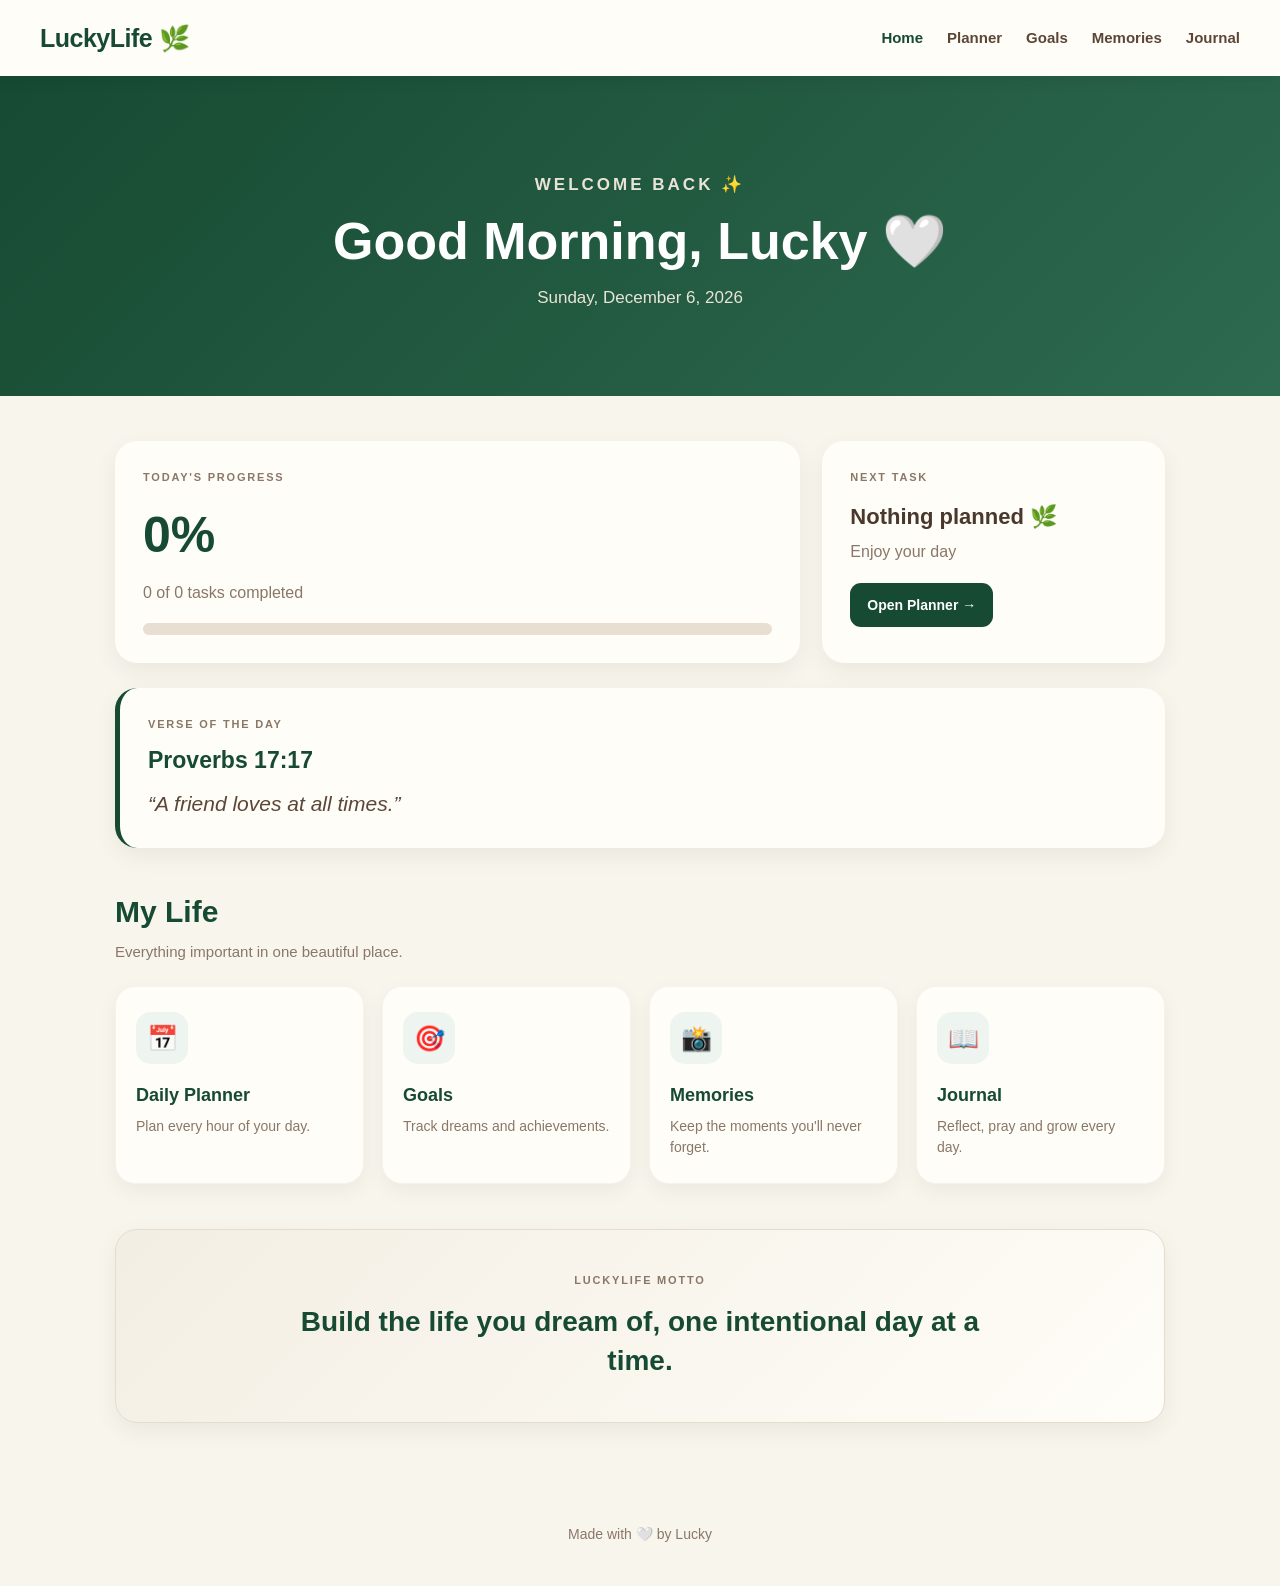
==== index.html @ 81a60444 "Initial LuckyLife website" ====
<!DOCTYPE html>
<html lang="en">
<head>
  <meta charset="UTF-8">
  <meta name="viewport" content="width=device-width, initial-scale=1.0">
  <title>LuckyLife</title>
  <link rel="stylesheet" href="style.css">
</head>

<body>

  <!-- Navigation -->
  <nav class="navbar">
    <div class="logo">LuckyLife 🌿</div>

    <div class="nav-links">
      <a href="index.html" class="active">Home</a>
      <a href="pages/planner.html">Planner</a>
      <a href="pages/goals.html">Goals</a>
      <a href="pages/memories.html">Memories</a>
      <a href="pages/journal.html">Journal</a>
    </div>
  </nav>

  <!-- Hero -->
  <header class="hero">

    <div class="hero-content">

      <p class="welcome">WELCOME BACK ✨</p>

      <h1>Good Morning, Lucky 🤍</h1>

      <p id="todayDate"></p>

    </div>

  </header>

  <!-- Main -->
  <main>

    <!-- Dashboard -->
    <section class="dashboard-grid">

      <div class="card progress-card">

        <span class="label">TODAY'S PROGRESS</span>

        <h2 id="progressNumber">0%</h2>

        <p id="progressText">Start planning your day 🌿</p>

        <div class="progress-bar">
          <div id="progressFill" class="progress-fill"></div>
        </div>

      </div>

      <div class="card next-card">

        <span class="label">NEXT TASK</span>

        <h3 id="nextTask">Nothing planned</h3>

        <p id="nextTime">Open your planner</p>

        <a href="pages/planner.html" class="mini-btn">
          Open Planner →
        </a>

      </div>

    </section>

    <!-- Verse -->
    <section class="card verse-card">

      <span class="label">VERSE OF THE DAY</span>

      <h3>Proverbs 17:17</h3>

      <blockquote>
        “A friend loves at all times.”
      </blockquote>

    </section>

    <!-- Features -->
    <section>

      <div class="section-title">
        <h2>My Life</h2>
        <p>Everything important in one beautiful place.</p>
      </div>

      <div class="feature-grid">

        <a href="pages/planner.html" class="feature-card">
          <div class="icon">📅</div>
          <h3>Daily Planner</h3>
          <p>Plan every hour of your day.</p>
        </a>

        <a href="pages/goals.html" class="feature-card">
          <div class="icon">🎯</div>
          <h3>Goals</h3>
          <p>Track dreams and achievements.</p>
        </a>

        <a href="pages/memories.html" class="feature-card">
          <div class="icon">📸</div>
          <h3>Memories</h3>
          <p>Keep the moments you'll never forget.</p>
        </a>

        <a href="pages/journal.html" class="feature-card">
          <div class="icon">📖</div>
          <h3>Journal</h3>
          <p>Reflect, pray and grow every day.</p>
        </a>

      </div>

    </section>

    <!-- Motivation -->
    <section class="motivation">

      <div class="card">

        <span class="label">LUCKYLIFE MOTTO</span>

        <h2>
          Build the life you dream of,
          one intentional day at a time.
        </h2>

      </div>

    </section>

  </main>

  <!-- Footer -->
  <footer>

    <p>Made with 🤍 by Lucky</p>

  </footer>

  <script src="script.js"></script>

</body>
</html>
---- style.css ----
/* ========================================
   LuckyLife 🌿
   Main Stylesheet
   ======================================== */

* {
    margin: 0;
    padding: 0;
    box-sizing: border-box;
}

:root {
    --green-dark: #174A32;
    --green: #2D6A4F;
    --green-light: #EEF4EF;

    --chocolate: #4A382D;
    --brown: #5C4637;
    --brown-light: #8A7768;

    --cream: #F8F5ED;
    --white: #FFFDF8;

    --beige: #E8DFD2;
    --border: #D8CCBC;
}

/* ========================================
   BODY
   ======================================== */

body {
    font-family: "Segoe UI", Arial, sans-serif;
    background: var(--cream);
    color: var(--chocolate);
    line-height: 1.6;
    min-height: 100vh;
}


/* ========================================
   NAVIGATION
   ======================================== */

.navbar {
    background: var(--white);
    padding: 18px 40px;

    display: flex;
    justify-content: space-between;
    align-items: center;

    box-shadow: 0 3px 15px rgba(0, 0, 0, 0.08);

    position: sticky;
    top: 0;
    z-index: 100;
}

.logo {
    font-size: 25px;
    font-weight: 700;
    color: var(--green-dark);
    letter-spacing: -0.5px;
}

.nav-links {
    display: flex;
    align-items: center;
    gap: 24px;
    flex-wrap: wrap;
}

.nav-links a {
    text-decoration: none;
    color: var(--brown);
    font-size: 15px;
    font-weight: 600;

    transition: 0.2s ease;
}

.nav-links a:hover {
    color: var(--green-dark);
}

.nav-links a.active {
    color: var(--green-dark);
}


/* ========================================
   HERO
   ======================================== */

.hero {
    background:
        linear-gradient(
            135deg,
            var(--green-dark),
            var(--green)
        );

    padding: 85px 20px;

    text-align: center;
    color: white;
}

.hero-content {
    max-width: 800px;
    margin: auto;
}

.welcome {
    font-size: 12px;
    font-weight: 700;
    letter-spacing: 3px;
    color: #DCE9DF;
    margin-bottom: 14px;
}

.hero h1 {
    font-size: 52px;
    line-height: 1.15;
    font-weight: 700;
    margin-bottom: 12px;
}

.hero p {
    color: #E9E4D8;
    margin-top: 10px;
    font-size: 17px;
}


/* ========================================
   MAIN
   ======================================== */

main {
    width: 100%;
    max-width: 1100px;

    margin: 0 auto;

    padding: 45px 25px 70px;
}


/* ========================================
   CARDS
   ======================================== */

.card {
    background: var(--white);

    border-radius: 22px;

    padding: 28px;

    box-shadow:
        0 8px 25px rgba(0, 0, 0, 0.06);
}


/* ========================================
   DASHBOARD
   ======================================== */

.dashboard-grid {
    display: grid;

    grid-template-columns: 2fr 1fr;

    gap: 22px;

    margin-bottom: 25px;
}

.progress-card {
    position: relative;
}

.progress-card h2 {
    font-size: 50px;
    color: var(--green-dark);
    margin: 8px 0 2px;
}

.progress-card p {
    color: var(--brown-light);
    margin-top: 5px;
}

.label {
    display: block;

    font-size: 11px;

    font-weight: 700;

    letter-spacing: 1.8px;

    color: var(--brown-light);
}


/* ========================================
   PROGRESS BAR
   ======================================== */

.progress-bar {
    width: 100%;

    height: 12px;

    background: var(--beige);

    border-radius: 20px;

    overflow: hidden;

    margin-top: 18px;
}

.progress-fill {
    height: 100%;

    width: 0%;

    background: var(--green-dark);

    border-radius: 20px;

    transition: width 0.4s ease;
}


/* ========================================
   NEXT TASK
   ======================================== */

.next-card h3 {
    font-size: 22px;

    color: var(--chocolate);

    margin: 12px 0 5px;
}

.next-card p {
    color: var(--brown-light);

    margin-bottom: 18px;
}

.mini-btn {
    display: inline-block;

    background: var(--green-dark);

    color: white;

    text-decoration: none;

    padding: 11px 17px;

    border-radius: 11px;

    font-size: 14px;

    font-weight: 600;

    transition: 0.2s ease;
}

.mini-btn:hover {
    background: #103522;

    transform: translateY(-1px);
}


/* ========================================
   VERSE
   ======================================== */

.verse-card {
    margin-bottom: 40px;

    border-left: 5px solid var(--green-dark);
}

.verse-card h3 {
    color: var(--green-dark);

    font-size: 23px;

    margin-top: 8px;
}

.verse-card blockquote {
    font-size: 21px;

    font-style: italic;

    color: var(--brown);

    margin-top: 8px;
}


/* ========================================
   SECTION TITLE
   ======================================== */

.section-title {
    margin-bottom: 22px;
}

.section-title h2 {
    color: var(--green-dark);

    font-size: 30px;

    margin-bottom: 4px;
}

.section-title p {
    color: var(--brown-light);

    font-size: 15px;
}


/* ========================================
   FEATURE GRID
   ======================================== */

.feature-grid {
    display: grid;

    grid-template-columns:
        repeat(4, 1fr);

    gap: 18px;
}

.feature-card {
    display: block;

    background: var(--white);

    color: var(--chocolate);

    text-decoration: none;

    border-radius: 20px;

    padding: 25px 20px;

    min-height: 190px;

    box-shadow:
        0 7px 20px rgba(0, 0, 0, 0.05);

    border: 1px solid rgba(74, 56, 45, 0.05);

    transition:
        transform 0.25s ease,
        box-shadow 0.25s ease,
        border-color 0.25s ease;
}

.feature-card:hover {
    transform: translateY(-6px);

    box-shadow:
        0 14px 30px rgba(23, 74, 50, 0.12);

    border-color: #D8E4DA;
}

.feature-card .icon {
    width: 52px;
    height: 52px;

    display: flex;
    align-items: center;
    justify-content: center;

    background: var(--green-light);

    border-radius: 15px;

    font-size: 25px;

    margin-bottom: 17px;
}

.feature-card h3 {
    color: var(--green-dark);

    font-size: 18px;

    margin-bottom: 6px;
}

.feature-card p {
    color: var(--brown-light);

    font-size: 14px;

    line-height: 1.5;
}


/* ========================================
   MOTIVATION
   ======================================== */

.motivation {
    margin-top: 45px;
}

.motivation .card {
    background:
        linear-gradient(
            135deg,
            #F3EEE3,
            #FFFDF8
        );

    text-align: center;

    padding: 42px 30px;

    border: 1px solid #E5DCCD;
}

.motivation h2 {
    max-width: 700px;

    margin: 12px auto 0;

    color: var(--green-dark);

    font-size: 28px;

    line-height: 1.4;
}


/* ========================================
   INPUTS
   ======================================== */

input,
textarea,
select {
    width: 100%;

    padding: 14px 15px;

    border-radius: 12px;

    border: 1px solid var(--border);

    margin-top: 10px;

    font-family: inherit;

    font-size: 15px;

    background: white;

    color: var(--chocolate);

    outline: none;

    transition:
        border-color 0.2s ease,
        box-shadow 0.2s ease;
}

input:focus,
textarea:focus,
select:focus {
    border-color: var(--green);

    box-shadow:
        0 0 0 3px rgba(45, 106, 79, 0.10);
}

textarea {
    resize: vertical;

    min-height: 110px;
}


/* ========================================
   BUTTONS
   ======================================== */

button {
    background: var(--green-dark);

    color: white;

    border: none;

    border-radius: 12px;

    padding: 14px 20px;

    font-family: inherit;

    font-size: 14px;

    font-weight: 700;

    cursor: pointer;

    transition:
        background 0.2s ease,
        transform 0.2s ease;
}

button:hover {
    background: #103522;

    transform: translateY(-1px);
}


/* ========================================
   GOALS
   ======================================== */

.goal-grid {
    display: grid;

    grid-template-columns:
        repeat(auto-fit, minmax(280px, 1fr));

    gap: 22px;

    margin-top: 25px;
}

.goal-card {
    background: var(--white);

    border-radius: 18px;

    padding: 22px;

    box-shadow:
        0 8px 20px rgba(0, 0, 0, 0.06);

    border-top: 5px solid var(--green-dark);
}

.goal-card h3 {
    color: var(--chocolate);

    margin-top: 5px;

    font-size: 20px;
}

.goal-category {
    display: inline-block;

    background: var(--green-light);

    color: var(--green-dark);

    padding: 6px 12px;

    border-radius: 20px;

    font-size: 12px;

    font-weight: 700;

    margin-bottom: 12px;
}

.goal-progress {
    margin: 16px 0;

    height: 10px;

    background: var(--beige);

    border-radius: 20px;

    overflow: hidden;
}

.goal-fill {
    height: 100%;

    background: var(--green-dark);

    border-radius: 20px;
}

.goal-percent {
    font-weight: 700;

    color: var(--green-dark);
}

.delete-btn {
    width: 100%;

    background: var(--brown);

    margin-top: 12px;
}

.delete-btn:hover {
    background: #3D2E25;
}


/* ========================================
   MEMORIES
   ======================================== */

.memory-grid {
    display: grid;

    grid-template-columns:
        repeat(auto-fit, minmax(260px, 1fr));

    gap: 22px;

    margin-top: 25px;
}

.memory-card {
    background: var(--white);

    border-radius: 18px;

    overflow: hidden;

    box-shadow:
        0 8px 20px rgba(0, 0, 0, 0.08);
}

.memory-card img {
    width: 100%;

    height: 220px;

    object-fit: cover;

    display: block;
}

.memory-content {
    padding: 18px;
}

.memory-content h3 {
    color: var(--green-dark);

    margin-bottom: 8px;
}

.memory-story {
    color: var(--brown);

    line-height: 1.6;
}

.memory-date {
    color: var(--green-dark);

    font-weight: 700;

    margin-bottom: 8px;

    font-size: 14px;
}


/* ========================================
   EMPTY STATES
   ======================================== */

.empty {
    text-align: center;

    padding: 35px;

    color: var(--brown-light);

    background: var(--white);

    border-radius: 18px;

    border: 1px dashed var(--border);
}


/* ========================================
   PLANNER
   ======================================== */

.date-box {
    margin-bottom: 22px;
}

.task-form {
    display: grid;

    grid-template-columns: 160px 1fr auto;

    gap: 12px;

    align-items: end;

    margin-top: 10px;
}

.task-form input {
    margin-top: 0;
}

.task-form button {
    height: 48px;
}

.task {
    display: flex;

    justify-content: space-between;

    align-items: center;

    gap: 15px;

    padding: 17px;

    margin-top: 12px;

    background: #F7F4EC;

    border-radius: 14px;

    border-left: 4px solid var(--green-dark);
}

.task-info {
    display: flex;

    align-items: center;

    gap: 15px;

    min-width: 0;
}

.task-time {
    color: var(--green-dark);

    font-weight: 700;

    min-width: 65px;
}

.task-name {
    color: var(--chocolate);

    font-weight: 600;

    word-break: break-word;
}

.task.done {
    opacity: 0.55;

    border-left-color: var(--brown);
}

.task.done .task-name {
    text-decoration: line-through;
}

.task button {
    padding: 9px 12px;

    font-size: 13px;
}


/* ========================================
   FOOTER
   ======================================== */

footer {
    text-align: center;

    padding: 30px 20px 40px;

    color: var(--brown-light);

    font-size: 14px;
}

footer p {
    margin: 0;
}


/* ========================================
   TABLET
   ======================================== */

@media (max-width: 900px) {

    .navbar {
        padding: 17px 25px;
    }

    .nav-links {
        gap: 16px;
    }

    .feature-grid {
        grid-template-columns:
            repeat(2, 1fr);
    }

    .dashboard-grid {
        grid-template-columns: 1fr 1fr;
    }

    .hero h1 {
        font-size: 42px;
    }

}


/* ========================================
   MOBILE
   ======================================== */

@media (max-width: 700px) {

    .navbar {
        flex-direction: column;

        gap: 14px;

        padding: 16px 18px;
    }

    .logo {
        font-size: 23px;
    }

    .nav-links {
        justify-content: center;

        gap: 12px 16px;
    }

    .nav-links a {
        font-size: 14px;
    }

    .hero {
        padding: 65px 20px;
    }

    .hero h1 {
        font-size: 36px;
    }

    .welcome {
        font-size: 10px;

        letter-spacing: 2px;
    }

    main {
        padding: 30px 17px 55px;
    }

    .dashboard-grid {
        grid-template-columns: 1fr;
    }

    .feature-grid {
        grid-template-columns: 1fr 1fr;
    }

    .feature-card {
        min-height: 175px;

        padding: 20px 17px;
    }

    .motivation h2 {
        font-size: 23px;
    }

    .task-form {
        grid-template-columns: 1fr;
    }

    .task-form button {
        width: 100%;
    }

}


/* ========================================
   SMALL PHONES
   ======================================== */

@media (max-width: 480px) {

    .nav-links {
        gap: 9px 13px;
    }

    .nav-links a {
        font-size: 13px;
    }

    .hero {
        padding: 55px 16px;
    }

    .hero h1 {
        font-size: 31px;
    }

    .hero p {
        font-size: 15px;
    }

    .dashboard-grid {
        gap: 15px;
    }

    .card {
        padding: 22px 18px;

        border-radius: 18px;
    }

    .progress-card h2 {
        font-size: 42px;
    }

    .feature-grid {
        grid-template-columns: 1fr;
    }

    .feature-card {
        min-height: auto;

        padding: 22px;
    }

    .section-title h2 {
        font-size: 26px;
    }

    .verse-card blockquote {
        font-size: 18px;
    }

    .motivation {
        margin-top: 30px;
    }

    .motivation .card {
        padding: 32px 20px;
    }

    .motivation h2 {
        font-size: 21px;
    }

    .task {
        align-items: flex-start;

        flex-direction: column;
    }

    .task-info {
        width: 100%;
    }

}
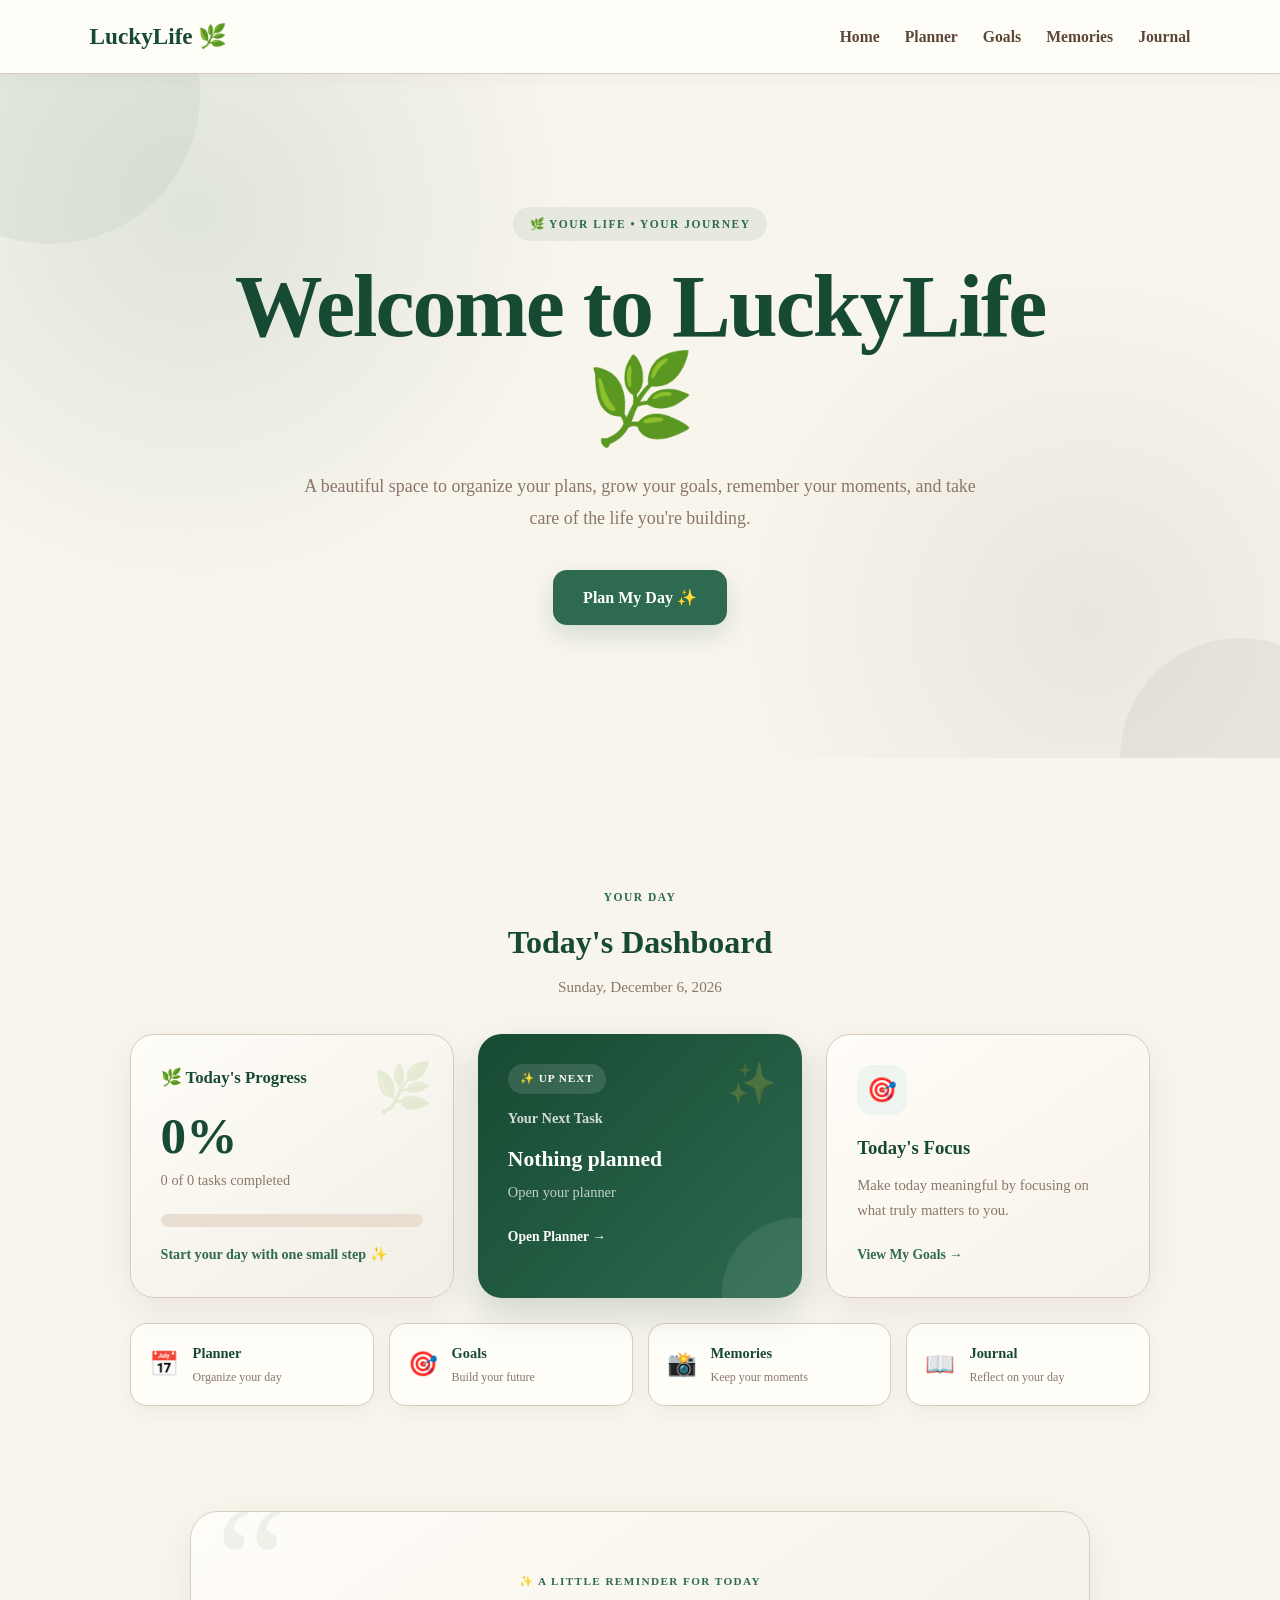
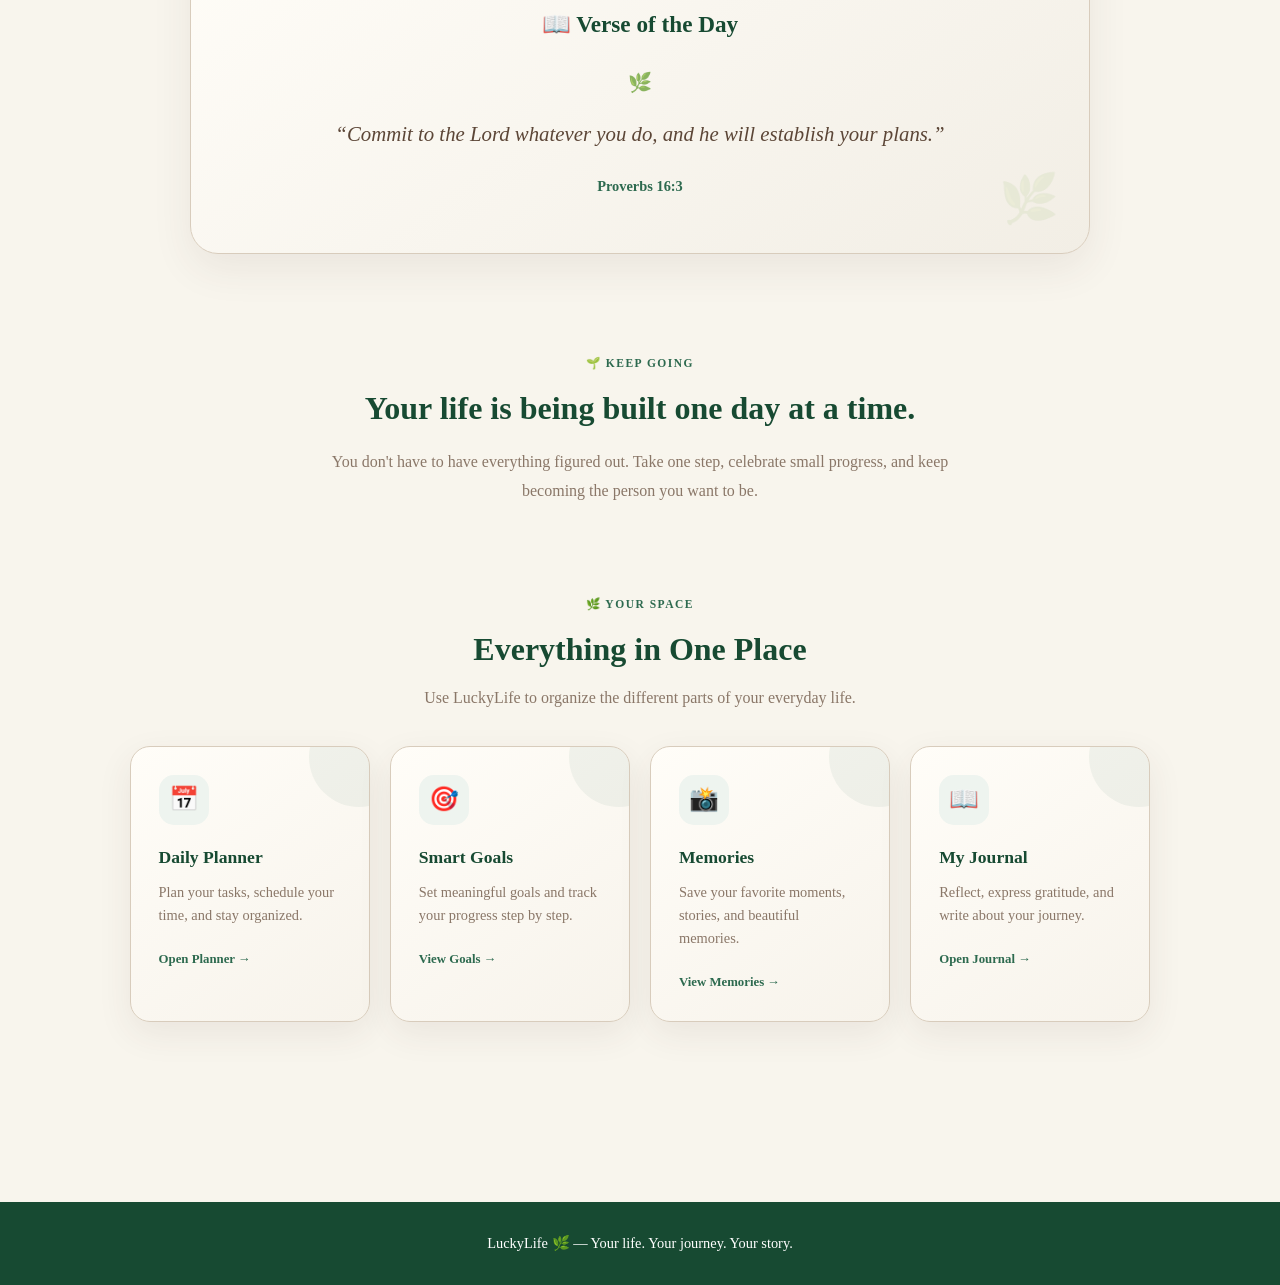
==== commit 76bd3ebe: "new commit" ====
--- a/index.html
+++ b/index.html
@@ -3,153 +3,497 @@
 <head>
   <meta charset="UTF-8">
   <meta name="viewport" content="width=device-width, initial-scale=1.0">
-  <title>LuckyLife</title>
+
+  <title>LuckyLife 🌿</title>
+
+  <!-- Shared CSS -->
   <link rel="stylesheet" href="style.css">
+
+  <!-- Home Page CSS -->
+  <link rel="stylesheet" href="css/home.css">
 </head>
 
 <body>
 
-  <!-- Navigation -->
+  <!-- ========================================
+       NAVIGATION
+  ======================================== -->
+
   <nav class="navbar">
-    <div class="logo">LuckyLife 🌿</div>
+
+    <div class="logo">
+      LuckyLife 🌿
+    </div>
 
     <div class="nav-links">
-      <a href="index.html" class="active">Home</a>
-      <a href="pages/planner.html">Planner</a>
-      <a href="pages/goals.html">Goals</a>
-      <a href="pages/memories.html">Memories</a>
-      <a href="pages/journal.html">Journal</a>
+
+      <a href="index.html" class="active">
+        Home
+      </a>
+
+      <a href="pages/planner.html">
+        Planner
+      </a>
+
+      <a href="pages/goals.html">
+        Goals
+      </a>
+
+      <a href="pages/memories.html">
+        Memories
+      </a>
+
+      <a href="pages/journal.html">
+        Journal
+      </a>
+
     </div>
+
   </nav>
 
-  <!-- Hero -->
-  <header class="hero">
+
+  <!-- ========================================
+       HERO
+  ======================================== -->
+
+  <section class="hero">
 
     <div class="hero-content">
 
-      <p class="welcome">WELCOME BACK ✨</p>
-
-      <h1>Good Morning, Lucky 🤍</h1>
-
-      <p id="todayDate"></p>
+      <h1>
+        Welcome to LuckyLife 🌿
+      </h1>
+
+      <p>
+        A beautiful space to organize your plans,
+        grow your goals, remember your moments,
+        and take care of the life you're building.
+      </p>
+
+      <a href="pages/planner.html" class="hero-button">
+        Plan My Day ✨
+      </a>
 
     </div>
 
-  </header>
-
-  <!-- Main -->
+  </section>
+
+
+  <!-- ========================================
+       TODAY'S DASHBOARD
+  ======================================== -->
+
   <main>
 
-    <!-- Dashboard -->
-    <section class="dashboard-grid">
-
-      <div class="card progress-card">
-
-        <span class="label">TODAY'S PROGRESS</span>
-
-        <h2 id="progressNumber">0%</h2>
-
-        <p id="progressText">Start planning your day 🌿</p>
-
-        <div class="progress-bar">
-          <div id="progressFill" class="progress-fill"></div>
+    <section class="dashboard">
+
+      <div class="container">
+
+        <div class="dashboard-heading">
+
+          <span class="dashboard-label">
+            YOUR DAY
+          </span>
+
+          <h2>
+            Today's Dashboard
+          </h2>
+
+          <p id="todayDate">
+            Loading today's date...
+          </p>
+
+        </div>
+
+
+        <!-- Dashboard Cards -->
+
+        <div class="dashboard-grid">
+
+
+          <!-- ==================================
+               PROGRESS CARD
+          ================================== -->
+
+          <div class="progress-card">
+
+            <h3>
+              🌿 Today's Progress
+            </h3>
+
+            <div
+              class="progress-number"
+              id="progressNumber"
+            >
+              0%
+            </div>
+
+            <div
+              class="progress-subtitle"
+              id="progressText"
+            >
+              0 of 0 tasks completed
+            </div>
+
+            <div class="progress">
+
+              <div
+                class="progress-bar"
+                id="progressFill"
+              ></div>
+
+            </div>
+
+            <p
+              class="progress-message"
+              id="progressMessage"
+            >
+              Start your day with one small step ✨
+            </p>
+
+          </div>
+
+
+          <!-- ==================================
+               NEXT TASK CARD
+          ================================== -->
+
+          <div class="next-card">
+
+            <span class="next-task-label">
+              ✨ UP NEXT
+            </span>
+
+            <h3>
+              Your Next Task
+            </h3>
+
+            <div id="nextTask">
+              Nothing planned
+            </div>
+
+            <div id="nextTime">
+              Open your planner
+            </div>
+
+            <a
+              href="pages/planner.html"
+              class="next-task-link"
+            >
+              Open Planner →
+            </a>
+
+          </div>
+
+
+          <!-- ==================================
+               TODAY'S FOCUS
+          ================================== -->
+
+          <div class="focus-card">
+
+            <div class="focus-icon">
+              🎯
+            </div>
+
+            <h3>
+              Today's Focus
+            </h3>
+
+            <p>
+              Make today meaningful by focusing
+              on what truly matters to you.
+            </p>
+
+            <a href="pages/goals.html">
+              View My Goals →
+            </a>
+
+          </div>
+
+        </div>
+
+
+        <!-- ==================================
+             QUICK ACTIONS
+        ================================== -->
+
+        <div class="quick-actions">
+
+          <a
+            href="pages/planner.html"
+            class="quick-action"
+          >
+            <span>📅</span>
+            <div>
+              <strong>Planner</strong>
+              <small>Organize your day</small>
+            </div>
+          </a>
+
+
+          <a
+            href="pages/goals.html"
+            class="quick-action"
+          >
+            <span>🎯</span>
+            <div>
+              <strong>Goals</strong>
+              <small>Build your future</small>
+            </div>
+          </a>
+
+
+          <a
+            href="pages/memories.html"
+            class="quick-action"
+          >
+            <span>📸</span>
+            <div>
+              <strong>Memories</strong>
+              <small>Keep your moments</small>
+            </div>
+          </a>
+
+
+          <a
+            href="pages/journal.html"
+            class="quick-action"
+          >
+            <span>📖</span>
+            <div>
+              <strong>Journal</strong>
+              <small>Reflect on your day</small>
+            </div>
+          </a>
+
         </div>
 
       </div>
 
-      <div class="card next-card">
-
-        <span class="label">NEXT TASK</span>
-
-        <h3 id="nextTask">Nothing planned</h3>
-
-        <p id="nextTime">Open your planner</p>
-
-        <a href="pages/planner.html" class="mini-btn">
-          Open Planner →
-        </a>
+    </section>
+
+
+    <!-- ========================================
+         VERSE OF THE DAY
+    ======================================== -->
+
+    <section class="verse-section">
+
+      <div class="container">
+
+        <div class="verse">
+
+          <span class="verse-label">
+            ✨ A LITTLE REMINDER FOR TODAY
+          </span>
+
+          <h2>
+            📖 Verse of the Day
+          </h2>
+
+          <div class="verse-decoration">
+            🌿
+          </div>
+
+          <p>
+            “Commit to the Lord whatever you do,
+            and he will establish your plans.”
+          </p>
+
+          <small>
+            Proverbs 16:3
+          </small>
+
+        </div>
 
       </div>
 
     </section>
 
-    <!-- Verse -->
-    <section class="card verse-card">
-
-      <span class="label">VERSE OF THE DAY</span>
-
-      <h3>Proverbs 17:17</h3>
-
-      <blockquote>
-        “A friend loves at all times.”
-      </blockquote>
+
+    <!-- ========================================
+         MOTIVATION
+    ======================================== -->
+
+    <section class="motivation">
+
+      <div class="container">
+
+        <span class="section-label">
+          🌱 KEEP GOING
+        </span>
+
+        <h2>
+          Your life is being built one day at a time.
+        </h2>
+
+        <p>
+          You don't have to have everything figured out.
+          Take one step, celebrate small progress,
+          and keep becoming the person you want to be.
+        </p>
+
+      </div>
 
     </section>
 
-    <!-- Features -->
-    <section>
-
-      <div class="section-title">
-        <h2>My Life</h2>
-        <p>Everything important in one beautiful place.</p>
+
+    <!-- ========================================
+         FEATURES
+    ======================================== -->
+
+    <section class="features">
+
+      <div class="container">
+
+        <div class="section-heading">
+
+          <span class="section-label">
+            🌿 YOUR SPACE
+          </span>
+
+          <h2>
+            Everything in One Place
+          </h2>
+
+          <p>
+            Use LuckyLife to organize the different
+            parts of your everyday life.
+          </p>
+
+        </div>
+
+
+        <div class="feature-grid">
+
+
+          <a
+            href="pages/planner.html"
+            class="feature-card"
+          >
+
+            <div class="feature-icon">
+              📅
+            </div>
+
+            <h3>
+              Daily Planner
+            </h3>
+
+            <p>
+              Plan your tasks, schedule your time,
+              and stay organized.
+            </p>
+
+            <span>
+              Open Planner →
+            </span>
+
+          </a>
+
+
+          <a
+            href="pages/goals.html"
+            class="feature-card"
+          >
+
+            <div class="feature-icon">
+              🎯
+            </div>
+
+            <h3>
+              Smart Goals
+            </h3>
+
+            <p>
+              Set meaningful goals and track
+              your progress step by step.
+            </p>
+
+            <span>
+              View Goals →
+            </span>
+
+          </a>
+
+
+          <a
+            href="pages/memories.html"
+            class="feature-card"
+          >
+
+            <div class="feature-icon">
+              📸
+            </div>
+
+            <h3>
+              Memories
+            </h3>
+
+            <p>
+              Save your favorite moments,
+              stories, and beautiful memories.
+            </p>
+
+            <span>
+              View Memories →
+            </span>
+
+          </a>
+
+
+          <a
+            href="pages/journal.html"
+            class="feature-card"
+          >
+
+            <div class="feature-icon">
+              📖
+            </div>
+
+            <h3>
+              My Journal
+            </h3>
+
+            <p>
+              Reflect, express gratitude,
+              and write about your journey.
+            </p>
+
+            <span>
+              Open Journal →
+            </span>
+
+          </a>
+
+        </div>
+
       </div>
 
-      <div class="feature-grid">
-
-        <a href="pages/planner.html" class="feature-card">
-          <div class="icon">📅</div>
-          <h3>Daily Planner</h3>
-          <p>Plan every hour of your day.</p>
-        </a>
-
-        <a href="pages/goals.html" class="feature-card">
-          <div class="icon">🎯</div>
-          <h3>Goals</h3>
-          <p>Track dreams and achievements.</p>
-        </a>
-
-        <a href="pages/memories.html" class="feature-card">
-          <div class="icon">📸</div>
-          <h3>Memories</h3>
-          <p>Keep the moments you'll never forget.</p>
-        </a>
-
-        <a href="pages/journal.html" class="feature-card">
-          <div class="icon">📖</div>
-          <h3>Journal</h3>
-          <p>Reflect, pray and grow every day.</p>
-        </a>
-
-      </div>
-
     </section>
 
-    <!-- Motivation -->
-    <section class="motivation">
-
-      <div class="card">
-
-        <span class="label">LUCKYLIFE MOTTO</span>
-
-        <h2>
-          Build the life you dream of,
-          one intentional day at a time.
-        </h2>
-
-      </div>
-
-    </section>
-
   </main>
 
-  <!-- Footer -->
+
+  <!-- ========================================
+       FOOTER
+  ======================================== -->
+
   <footer>
 
-    <p>Made with 🤍 by Lucky</p>
+    <p>
+      LuckyLife 🌿 — Your life. Your journey. Your story.
+    </p>
 
   </footer>
 
-  <script src="script.js"></script>
+
+  <!-- ========================================
+       HOME JAVASCRIPT
+  ======================================== -->
+
+  <script src="js/script.js"></script>
 
 </body>
 </html>
--- a/style.css
+++ b/style.css
@@ -1,1008 +1,323 @@
 /* ========================================
    LuckyLife 🌿
-   Main Stylesheet
-   ======================================== */
+   SHARED / GLOBAL STYLES
+======================================== */
+
+:root {
+  --green-dark: #174A32;
+  --green: #2D6A4F;
+  --green-light: #EEF4EF;
+
+  --chocolate: #4A382D;
+  --brown: #5C4637;
+  --brown-light: #8A7768;
+
+  --cream: #F8F5ED;
+  --white: #FFFDF8;
+  --beige: #E8DFD2;
+  --border: #D8CCBC;
+
+  --shadow: 0 12px 35px rgba(74, 56, 45, 0.08);
+  --shadow-hover: 0 18px 45px rgba(23, 74, 50, 0.12);
+}
+
+/* ========================================
+   RESET
+======================================== */
 
 * {
-    margin: 0;
-    padding: 0;
-    box-sizing: border-box;
-}
-
-:root {
-    --green-dark: #174A32;
-    --green: #2D6A4F;
-    --green-light: #EEF4EF;
-
-    --chocolate: #4A382D;
-    --brown: #5C4637;
-    --brown-light: #8A7768;
-
-    --cream: #F8F5ED;
-    --white: #FFFDF8;
-
-    --beige: #E8DFD2;
-    --border: #D8CCBC;
-}
-
-/* ========================================
-   BODY
-   ======================================== */
+  margin: 0;
+  padding: 0;
+  box-sizing: border-box;
+}
+
+html {
+  scroll-behavior: smooth;
+}
 
 body {
-    font-family: "Segoe UI", Arial, sans-serif;
-    background: var(--cream);
-    color: var(--chocolate);
-    line-height: 1.6;
-    min-height: 100vh;
-}
-
-
-/* ========================================
-   NAVIGATION
-   ======================================== */
-
-.navbar {
-    background: var(--white);
-    padding: 18px 40px;
-
-    display: flex;
-    justify-content: space-between;
-    align-items: center;
-
-    box-shadow: 0 3px 15px rgba(0, 0, 0, 0.08);
-
-    position: sticky;
-    top: 0;
-    z-index: 100;
-}
-
-.logo {
-    font-size: 25px;
-    font-weight: 700;
-    color: var(--green-dark);
-    letter-spacing: -0.5px;
-}
-
-.nav-links {
-    display: flex;
-    align-items: center;
-    gap: 24px;
-    flex-wrap: wrap;
-}
-
-.nav-links a {
-    text-decoration: none;
-    color: var(--brown);
-    font-size: 15px;
-    font-weight: 600;
-
-    transition: 0.2s ease;
-}
-
-.nav-links a:hover {
-    color: var(--green-dark);
-}
-
-.nav-links a.active {
-    color: var(--green-dark);
-}
-
-
-/* ========================================
-   HERO
-   ======================================== */
-
-.hero {
-    background:
-        linear-gradient(
-            135deg,
-            var(--green-dark),
-            var(--green)
-        );
-
-    padding: 85px 20px;
-
-    text-align: center;
-    color: white;
-}
-
-.hero-content {
-    max-width: 800px;
-    margin: auto;
-}
-
-.welcome {
-    font-size: 12px;
-    font-weight: 700;
-    letter-spacing: 3px;
-    color: #DCE9DF;
-    margin-bottom: 14px;
-}
-
-.hero h1 {
-    font-size: 52px;
-    line-height: 1.15;
-    font-weight: 700;
-    margin-bottom: 12px;
-}
-
-.hero p {
-    color: #E9E4D8;
-    margin-top: 10px;
-    font-size: 17px;
-}
-
-
-/* ========================================
-   MAIN
-   ======================================== */
-
-main {
-    width: 100%;
-    max-width: 1100px;
-
-    margin: 0 auto;
-
-    padding: 45px 25px 70px;
-}
-
-
-/* ========================================
-   CARDS
-   ======================================== */
-
-.card {
-    background: var(--white);
-
-    border-radius: 22px;
-
-    padding: 28px;
-
-    box-shadow:
-        0 8px 25px rgba(0, 0, 0, 0.06);
-}
-
-
-/* ========================================
-   DASHBOARD
-   ======================================== */
-
-.dashboard-grid {
-    display: grid;
-
-    grid-template-columns: 2fr 1fr;
-
-    gap: 22px;
-
-    margin-bottom: 25px;
-}
-
-.progress-card {
-    position: relative;
-}
-
-.progress-card h2 {
-    font-size: 50px;
-    color: var(--green-dark);
-    margin: 8px 0 2px;
-}
-
-.progress-card p {
-    color: var(--brown-light);
-    margin-top: 5px;
-}
-
-.label {
-    display: block;
-
-    font-size: 11px;
-
-    font-weight: 700;
-
-    letter-spacing: 1.8px;
-
-    color: var(--brown-light);
-}
-
-
-/* ========================================
-   PROGRESS BAR
-   ======================================== */
-
-.progress-bar {
-    width: 100%;
-
-    height: 12px;
-
-    background: var(--beige);
-
-    border-radius: 20px;
-
-    overflow: hidden;
-
-    margin-top: 18px;
-}
-
-.progress-fill {
-    height: 100%;
-
-    width: 0%;
-
-    background: var(--green-dark);
-
-    border-radius: 20px;
-
-    transition: width 0.4s ease;
-}
-
-
-/* ========================================
-   NEXT TASK
-   ======================================== */
-
-.next-card h3 {
-    font-size: 22px;
-
-    color: var(--chocolate);
-
-    margin: 12px 0 5px;
-}
-
-.next-card p {
-    color: var(--brown-light);
-
-    margin-bottom: 18px;
-}
-
-.mini-btn {
-    display: inline-block;
-
-    background: var(--green-dark);
-
-    color: white;
-
-    text-decoration: none;
-
-    padding: 11px 17px;
-
-    border-radius: 11px;
-
-    font-size: 14px;
-
-    font-weight: 600;
-
-    transition: 0.2s ease;
-}
-
-.mini-btn:hover {
-    background: #103522;
-
-    transform: translateY(-1px);
-}
-
-
-/* ========================================
-   VERSE
-   ======================================== */
-
-.verse-card {
-    margin-bottom: 40px;
-
-    border-left: 5px solid var(--green-dark);
-}
-
-.verse-card h3 {
-    color: var(--green-dark);
-
-    font-size: 23px;
-
-    margin-top: 8px;
-}
-
-.verse-card blockquote {
-    font-size: 21px;
-
-    font-style: italic;
-
-    color: var(--brown);
-
-    margin-top: 8px;
-}
-
-
-/* ========================================
-   SECTION TITLE
-   ======================================== */
-
-.section-title {
-    margin-bottom: 22px;
-}
-
-.section-title h2 {
-    color: var(--green-dark);
-
-    font-size: 30px;
-
-    margin-bottom: 4px;
-}
-
-.section-title p {
-    color: var(--brown-light);
-
-    font-size: 15px;
-}
-
-
-/* ========================================
-   FEATURE GRID
-   ======================================== */
-
-.feature-grid {
-    display: grid;
-
-    grid-template-columns:
-        repeat(4, 1fr);
-
-    gap: 18px;
-}
-
-.feature-card {
-    display: block;
-
-    background: var(--white);
-
-    color: var(--chocolate);
-
-    text-decoration: none;
-
-    border-radius: 20px;
-
-    padding: 25px 20px;
-
-    min-height: 190px;
-
-    box-shadow:
-        0 7px 20px rgba(0, 0, 0, 0.05);
-
-    border: 1px solid rgba(74, 56, 45, 0.05);
-
-    transition:
-        transform 0.25s ease,
-        box-shadow 0.25s ease,
-        border-color 0.25s ease;
-}
-
-.feature-card:hover {
-    transform: translateY(-6px);
-
-    box-shadow:
-        0 14px 30px rgba(23, 74, 50, 0.12);
-
-    border-color: #D8E4DA;
-}
-
-.feature-card .icon {
-    width: 52px;
-    height: 52px;
-
-    display: flex;
-    align-items: center;
-    justify-content: center;
-
-    background: var(--green-light);
-
-    border-radius: 15px;
-
-    font-size: 25px;
-
-    margin-bottom: 17px;
-}
-
-.feature-card h3 {
-    color: var(--green-dark);
-
-    font-size: 18px;
-
-    margin-bottom: 6px;
-}
-
-.feature-card p {
-    color: var(--brown-light);
-
-    font-size: 14px;
-
-    line-height: 1.5;
-}
-
-
-/* ========================================
-   MOTIVATION
-   ======================================== */
-
-.motivation {
-    margin-top: 45px;
-}
-
-.motivation .card {
-    background:
-        linear-gradient(
-            135deg,
-            #F3EEE3,
-            #FFFDF8
-        );
-
-    text-align: center;
-
-    padding: 42px 30px;
-
-    border: 1px solid #E5DCCD;
-}
-
-.motivation h2 {
-    max-width: 700px;
-
-    margin: 12px auto 0;
-
-    color: var(--green-dark);
-
-    font-size: 28px;
-
-    line-height: 1.4;
-}
-
-
-/* ========================================
-   INPUTS
-   ======================================== */
-
+  font-family: Georgia, "Times New Roman", serif;
+  background: var(--cream);
+  color: var(--chocolate);
+  line-height: 1.6;
+  min-height: 100vh;
+}
+
+img {
+  max-width: 100%;
+  display: block;
+}
+
+button,
 input,
 textarea,
 select {
-    width: 100%;
-
-    padding: 14px 15px;
-
-    border-radius: 12px;
-
-    border: 1px solid var(--border);
-
-    margin-top: 10px;
-
-    font-family: inherit;
-
-    font-size: 15px;
-
-    background: white;
-
-    color: var(--chocolate);
-
-    outline: none;
-
-    transition:
-        border-color 0.2s ease,
-        box-shadow 0.2s ease;
+  font: inherit;
+}
+
+button {
+  cursor: pointer;
+}
+
+/* ========================================
+   NAVIGATION
+======================================== */
+
+.navbar {
+  width: 100%;
+  background: var(--white);
+  border-bottom: 1px solid var(--border);
+
+  display: flex;
+  align-items: center;
+  justify-content: space-between;
+
+  padding: 18px 7%;
+  position: sticky;
+  top: 0;
+  z-index: 1000;
+
+  box-shadow: 0 4px 18px rgba(74, 56, 45, 0.04);
+}
+
+.logo {
+  color: var(--green-dark);
+  font-size: 1.45rem;
+  font-weight: bold;
+  text-decoration: none;
+  white-space: nowrap;
+}
+
+.nav-links {
+  display: flex;
+  align-items: center;
+  gap: 25px;
+  list-style: none;
+}
+
+.nav-links a {
+  color: var(--brown);
+  text-decoration: none;
+  font-size: 0.98rem;
+  font-weight: 600;
+
+  position: relative;
+  transition: color 0.25s ease;
+}
+
+.nav-links a::after {
+  content: "";
+  position: absolute;
+  left: 0;
+  bottom: -6px;
+  width: 0;
+  height: 2px;
+  background: var(--green);
+  transition: width 0.25s ease;
+}
+
+.nav-links a:hover {
+  color: var(--green);
+}
+
+.nav-links a:hover::after {
+  width: 100%;
+}
+
+/* ========================================
+   SHARED MAIN
+======================================== */
+
+main {
+  width: 100%;
+  max-width: 1200px;
+  margin: 0 auto;
+  padding: 50px 7%;
+}
+
+.section-title {
+  color: var(--green-dark);
+  font-size: 2rem;
+  margin-bottom: 25px;
+}
+
+/* ========================================
+   SHARED CARD
+======================================== */
+
+.card {
+  background: var(--white);
+  border: 1px solid var(--border);
+  border-radius: 20px;
+  padding: 25px;
+  box-shadow: var(--shadow);
+
+  transition:
+    transform 0.3s ease,
+    box-shadow 0.3s ease;
+}
+
+.card:hover {
+  transform: translateY(-4px);
+  box-shadow: var(--shadow-hover);
+}
+
+/* ========================================
+   FORMS
+======================================== */
+
+input,
+textarea,
+select {
+  width: 100%;
+  padding: 13px 15px;
+
+  background: var(--white);
+  color: var(--chocolate);
+
+  border: 1px solid var(--border);
+  border-radius: 12px;
+
+  outline: none;
+
+  transition:
+    border-color 0.25s ease,
+    box-shadow 0.25s ease,
+    transform 0.2s ease;
+}
+
+textarea {
+  min-height: 120px;
+  resize: vertical;
 }
 
 input:focus,
 textarea:focus,
 select:focus {
-    border-color: var(--green);
-
-    box-shadow:
-        0 0 0 3px rgba(45, 106, 79, 0.10);
-}
-
-textarea {
-    resize: vertical;
-
-    min-height: 110px;
-}
-
+  border-color: var(--green);
+  box-shadow: 0 0 0 4px rgba(45, 106, 79, 0.1);
+}
 
 /* ========================================
    BUTTONS
-   ======================================== */
+======================================== */
 
 button {
-    background: var(--green-dark);
-
-    color: white;
-
-    border: none;
-
-    border-radius: 12px;
-
-    padding: 14px 20px;
-
-    font-family: inherit;
-
-    font-size: 14px;
-
-    font-weight: 700;
-
-    cursor: pointer;
-
-    transition:
-        background 0.2s ease,
-        transform 0.2s ease;
+  border: none;
+  border-radius: 12px;
+  padding: 12px 20px;
+
+  background: var(--green);
+  color: white;
+
+  font-weight: bold;
+
+  transition:
+    transform 0.2s ease,
+    background 0.2s ease,
+    box-shadow 0.2s ease;
 }
 
 button:hover {
-    background: #103522;
-
-    transform: translateY(-1px);
-}
-
-
-/* ========================================
-   GOALS
-   ======================================== */
-
-.goal-grid {
-    display: grid;
-
-    grid-template-columns:
-        repeat(auto-fit, minmax(280px, 1fr));
-
-    gap: 22px;
-
-    margin-top: 25px;
-}
-
-.goal-card {
-    background: var(--white);
-
-    border-radius: 18px;
-
-    padding: 22px;
-
-    box-shadow:
-        0 8px 20px rgba(0, 0, 0, 0.06);
-
-    border-top: 5px solid var(--green-dark);
-}
-
-.goal-card h3 {
-    color: var(--chocolate);
-
-    margin-top: 5px;
-
-    font-size: 20px;
-}
-
-.goal-category {
-    display: inline-block;
-
-    background: var(--green-light);
-
-    color: var(--green-dark);
-
-    padding: 6px 12px;
-
-    border-radius: 20px;
-
-    font-size: 12px;
-
-    font-weight: 700;
-
-    margin-bottom: 12px;
-}
-
-.goal-progress {
-    margin: 16px 0;
-
-    height: 10px;
-
-    background: var(--beige);
-
-    border-radius: 20px;
-
-    overflow: hidden;
-}
-
-.goal-fill {
-    height: 100%;
-
-    background: var(--green-dark);
-
-    border-radius: 20px;
-}
-
-.goal-percent {
-    font-weight: 700;
-
-    color: var(--green-dark);
-}
-
-.delete-btn {
-    width: 100%;
-
-    background: var(--brown);
-
-    margin-top: 12px;
-}
-
-.delete-btn:hover {
-    background: #3D2E25;
-}
-
-
-/* ========================================
-   MEMORIES
-   ======================================== */
-
-.memory-grid {
-    display: grid;
-
-    grid-template-columns:
-        repeat(auto-fit, minmax(260px, 1fr));
-
-    gap: 22px;
-
-    margin-top: 25px;
-}
-
-.memory-card {
-    background: var(--white);
-
-    border-radius: 18px;
-
-    overflow: hidden;
-
-    box-shadow:
-        0 8px 20px rgba(0, 0, 0, 0.08);
-}
-
-.memory-card img {
-    width: 100%;
-
-    height: 220px;
-
-    object-fit: cover;
-
-    display: block;
-}
-
-.memory-content {
-    padding: 18px;
-}
-
-.memory-content h3 {
-    color: var(--green-dark);
-
-    margin-bottom: 8px;
-}
-
-.memory-story {
-    color: var(--brown);
-
-    line-height: 1.6;
-}
-
-.memory-date {
-    color: var(--green-dark);
-
-    font-weight: 700;
-
-    margin-bottom: 8px;
-
-    font-size: 14px;
-}
-
-
-/* ========================================
-   EMPTY STATES
-   ======================================== */
-
-.empty {
-    text-align: center;
-
-    padding: 35px;
-
-    color: var(--brown-light);
-
-    background: var(--white);
-
-    border-radius: 18px;
-
-    border: 1px dashed var(--border);
-}
-
-
-/* ========================================
-   PLANNER
-   ======================================== */
-
-.date-box {
-    margin-bottom: 22px;
-}
-
-.task-form {
-    display: grid;
-
-    grid-template-columns: 160px 1fr auto;
-
-    gap: 12px;
-
-    align-items: end;
-
-    margin-top: 10px;
-}
-
-.task-form input {
-    margin-top: 0;
-}
-
-.task-form button {
-    height: 48px;
-}
-
-.task {
-    display: flex;
-
-    justify-content: space-between;
-
-    align-items: center;
-
+  background: var(--green-dark);
+  transform: translateY(-2px);
+  box-shadow: 0 8px 20px rgba(23, 74, 50, 0.16);
+}
+
+button:active {
+  transform: scale(0.97);
+}
+
+/* ========================================
+   FOOTER
+======================================== */
+
+footer {
+  margin-top: 50px;
+  padding: 30px 7%;
+
+  text-align: center;
+
+  background: var(--green-dark);
+  color: white;
+
+  font-size: 0.9rem;
+}
+
+/* ========================================
+   ANIMATIONS
+======================================== */
+
+@keyframes pageEnter {
+  from {
+    opacity: 0;
+    transform: translateY(18px);
+  }
+
+  to {
+    opacity: 1;
+    transform: translateY(0);
+  }
+}
+
+@keyframes titleReveal {
+  from {
+    opacity: 0;
+    transform: translateY(12px);
+  }
+
+  to {
+    opacity: 1;
+    transform: translateY(0);
+  }
+}
+
+/* ========================================
+   RESPONSIVE
+======================================== */
+
+@media (max-width: 800px) {
+  .navbar {
+    flex-direction: column;
     gap: 15px;
-
-    padding: 17px;
-
-    margin-top: 12px;
-
-    background: #F7F4EC;
-
-    border-radius: 14px;
-
-    border-left: 4px solid var(--green-dark);
-}
-
-.task-info {
-    display: flex;
-
-    align-items: center;
-
+  }
+
+  .nav-links {
+    flex-wrap: wrap;
+    justify-content: center;
     gap: 15px;
-
-    min-width: 0;
-}
-
-.task-time {
-    color: var(--green-dark);
-
-    font-weight: 700;
-
-    min-width: 65px;
-}
-
-.task-name {
-    color: var(--chocolate);
-
-    font-weight: 600;
-
-    word-break: break-word;
-}
-
-.task.done {
-    opacity: 0.55;
-
-    border-left-color: var(--brown);
-}
-
-.task.done .task-name {
-    text-decoration: line-through;
-}
-
-.task button {
-    padding: 9px 12px;
-
-    font-size: 13px;
-}
-
-
-/* ========================================
-   FOOTER
-   ======================================== */
-
-footer {
-    text-align: center;
-
-    padding: 30px 20px 40px;
-
-    color: var(--brown-light);
-
-    font-size: 14px;
-}
-
-footer p {
-    margin: 0;
-}
-
-
-/* ========================================
-   TABLET
-   ======================================== */
-
-@media (max-width: 900px) {
-
-    .navbar {
-        padding: 17px 25px;
-    }
-
-    .nav-links {
-        gap: 16px;
-    }
-
-    .feature-grid {
-        grid-template-columns:
-            repeat(2, 1fr);
-    }
-
-    .dashboard-grid {
-        grid-template-columns: 1fr 1fr;
-    }
-
-    .hero h1 {
-        font-size: 42px;
-    }
-
-}
-
-
-/* ========================================
-   MOBILE
-   ======================================== */
-
-@media (max-width: 700px) {
-
-    .navbar {
-        flex-direction: column;
-
-        gap: 14px;
-
-        padding: 16px 18px;
-    }
-
-    .logo {
-        font-size: 23px;
-    }
-
-    .nav-links {
-        justify-content: center;
-
-        gap: 12px 16px;
-    }
-
-    .nav-links a {
-        font-size: 14px;
-    }
-
-    .hero {
-        padding: 65px 20px;
-    }
-
-    .hero h1 {
-        font-size: 36px;
-    }
-
-    .welcome {
-        font-size: 10px;
-
-        letter-spacing: 2px;
-    }
-
-    main {
-        padding: 30px 17px 55px;
-    }
-
-    .dashboard-grid {
-        grid-template-columns: 1fr;
-    }
-
-    .feature-grid {
-        grid-template-columns: 1fr 1fr;
-    }
-
-    .feature-card {
-        min-height: 175px;
-
-        padding: 20px 17px;
-    }
-
-    .motivation h2 {
-        font-size: 23px;
-    }
-
-    .task-form {
-        grid-template-columns: 1fr;
-    }
-
-    .task-form button {
-        width: 100%;
-    }
-
-}
-
-
-/* ========================================
-   SMALL PHONES
-   ======================================== */
-
-@media (max-width: 480px) {
-
-    .nav-links {
-        gap: 9px 13px;
-    }
-
-    .nav-links a {
-        font-size: 13px;
-    }
-
-    .hero {
-        padding: 55px 16px;
-    }
-
-    .hero h1 {
-        font-size: 31px;
-    }
-
-    .hero p {
-        font-size: 15px;
-    }
-
-    .dashboard-grid {
-        gap: 15px;
-    }
-
-    .card {
-        padding: 22px 18px;
-
-        border-radius: 18px;
-    }
-
-    .progress-card h2 {
-        font-size: 42px;
-    }
-
-    .feature-grid {
-        grid-template-columns: 1fr;
-    }
-
-    .feature-card {
-        min-height: auto;
-
-        padding: 22px;
-    }
-
-    .section-title h2 {
-        font-size: 26px;
-    }
-
-    .verse-card blockquote {
-        font-size: 18px;
-    }
-
-    .motivation {
-        margin-top: 30px;
-    }
-
-    .motivation .card {
-        padding: 32px 20px;
-    }
-
-    .motivation h2 {
-        font-size: 21px;
-    }
-
-    .task {
-        align-items: flex-start;
-
-        flex-direction: column;
-    }
-
-    .task-info {
-        width: 100%;
-    }
-
+  }
+
+  main {
+    padding: 35px 5%;
+  }
+}
+
+@media (max-width: 500px) {
+  .logo {
+    font-size: 1.25rem;
+  }
+
+  .nav-links {
+    gap: 10px;
+  }
+
+  .nav-links a {
+    font-size: 0.88rem;
+  }
+
+  .section-title {
+    font-size: 1.6rem;
+  }
+}
+
+@media (prefers-reduced-motion: reduce) {
+  *,
+  *::before,
+  *::after {
+    animation-duration: 0.01ms !important;
+    animation-iteration-count: 1 !important;
+    transition-duration: 0.01ms !important;
+    scroll-behavior: auto !important;
+  }
 }
--- a/css/home.css
+++ b/css/home.css
@@ -0,0 +1,1236 @@
+/* ========================================
+   LuckyLife 🌿
+   HOME PAGE
+======================================== */
+
+
+/* ========================================
+   HERO
+======================================== */
+
+.hero {
+  min-height: 76vh;
+
+  display: flex;
+  align-items: center;
+  justify-content: center;
+
+  text-align: center;
+
+  padding: 80px 20px;
+
+  position: relative;
+  overflow: hidden;
+
+  background:
+    radial-gradient(
+      circle at 15% 20%,
+      rgba(45, 106, 79, 0.12),
+      transparent 32%
+    ),
+    radial-gradient(
+      circle at 85% 80%,
+      rgba(74, 56, 45, 0.08),
+      transparent 30%
+    ),
+    var(--cream);
+
+  animation: homeHero 0.9s ease both;
+}
+
+
+.hero::before {
+  content: "";
+
+  position: absolute;
+
+  width: 300px;
+  height: 300px;
+
+  top: -130px;
+  left: -100px;
+
+  border-radius: 50%;
+
+  background: rgba(45, 106, 79, 0.06);
+}
+
+
+.hero::after {
+  content: "";
+
+  position: absolute;
+
+  width: 240px;
+  height: 240px;
+
+  bottom: -120px;
+  right: -80px;
+
+  border-radius: 50%;
+
+  background: rgba(74, 56, 45, 0.06);
+}
+
+
+.hero-content {
+  max-width: 850px;
+
+  position: relative;
+  z-index: 1;
+}
+
+
+.hero-content::before {
+  content: "🌿 YOUR LIFE • YOUR JOURNEY";
+
+  display: inline-block;
+
+  margin-bottom: 20px;
+
+  padding: 8px 17px;
+
+  border-radius: 30px;
+
+  background: rgba(45, 106, 79, 0.08);
+
+  color: var(--green);
+
+  font-size: 0.72rem;
+
+  font-weight: 700;
+
+  letter-spacing: 1.5px;
+
+  animation: fadeDown 0.8s ease both;
+}
+
+
+.hero h1 {
+  margin-bottom: 24px;
+
+  color: var(--green-dark);
+
+  font-size: clamp(2.8rem, 7vw, 5.5rem);
+
+  line-height: 1.05;
+
+  letter-spacing: -2px;
+
+  animation: titleReveal 0.8s ease both;
+}
+
+
+.hero p {
+  max-width: 680px;
+
+  margin: 0 auto 35px;
+
+  color: var(--brown-light);
+
+  font-size: 1.12rem;
+
+  line-height: 1.8;
+
+  animation: titleReveal 1s ease 0.15s both;
+}
+
+
+/* ========================================
+   HERO BUTTON
+======================================== */
+
+.hero-button {
+  display: inline-flex;
+
+  align-items: center;
+  justify-content: center;
+
+  padding: 15px 30px;
+
+  border-radius: 14px;
+
+  background: var(--green);
+
+  color: white;
+
+  text-decoration: none;
+
+  font-weight: 700;
+
+  box-shadow:
+    0 10px 25px rgba(45, 106, 79, 0.18);
+
+  transition:
+    transform 0.25s ease,
+    background 0.25s ease,
+    box-shadow 0.25s ease;
+}
+
+
+.hero-button:hover {
+  background: var(--green-dark);
+
+  transform: translateY(-5px);
+
+  box-shadow:
+    0 18px 35px rgba(45, 106, 79, 0.25);
+}
+
+
+/* ========================================
+   DASHBOARD
+======================================== */
+
+.dashboard {
+  padding: 75px 0;
+}
+
+
+.dashboard-heading {
+  text-align: center;
+
+  margin-bottom: 35px;
+}
+
+
+.dashboard-label,
+.section-label {
+  display: inline-block;
+
+  margin-bottom: 10px;
+
+  color: var(--green);
+
+  font-size: 0.72rem;
+
+  font-weight: 800;
+
+  letter-spacing: 1.5px;
+}
+
+
+.dashboard-heading h2 {
+  margin-bottom: 7px;
+
+  color: var(--green-dark);
+
+  font-size: 2rem;
+}
+
+
+.dashboard-heading p {
+  color: var(--brown-light);
+
+  font-size: 0.95rem;
+}
+
+
+.dashboard-grid {
+  display: grid;
+
+  grid-template-columns:
+    repeat(3, minmax(0, 1fr));
+
+  gap: 24px;
+}
+
+
+/* ========================================
+   PROGRESS CARD
+======================================== */
+
+.progress-card {
+  position: relative;
+
+  padding: 30px;
+
+  background:
+    linear-gradient(
+      145deg,
+      var(--white),
+      #f1eee5
+    );
+
+  border: 1px solid var(--border);
+
+  border-radius: 24px;
+
+  box-shadow: var(--shadow);
+
+  overflow: hidden;
+
+  transition:
+    transform 0.3s ease,
+    box-shadow 0.3s ease;
+}
+
+
+.progress-card::before {
+  content: "🌿";
+
+  position: absolute;
+
+  right: 20px;
+  top: 15px;
+
+  font-size: 3rem;
+
+  opacity: 0.12;
+}
+
+
+.progress-card:hover {
+  transform: translateY(-6px);
+
+  box-shadow: var(--shadow-hover);
+}
+
+
+.progress-card h3 {
+  margin-bottom: 18px;
+
+  color: var(--green-dark);
+
+  font-size: 1.05rem;
+}
+
+
+.progress-number {
+  color: var(--green-dark);
+
+  font-size: 3.2rem;
+
+  font-weight: 800;
+
+  line-height: 1;
+
+  margin-bottom: 8px;
+}
+
+
+.progress-subtitle {
+  color: var(--brown-light);
+
+  font-size: 0.9rem;
+
+  margin-bottom: 22px;
+}
+
+
+.progress {
+  width: 100%;
+
+  height: 13px;
+
+  background: var(--beige);
+
+  border-radius: 30px;
+
+  overflow: hidden;
+}
+
+
+.progress-bar {
+  height: 100%;
+
+  width: 0;
+
+  background:
+    linear-gradient(
+      90deg,
+      var(--green),
+      #6b9b7d
+    );
+
+  border-radius: 30px;
+
+  transition: width 0.8s ease;
+}
+
+
+.progress-message {
+  margin-top: 16px;
+
+  color: var(--green);
+
+  font-size: 0.88rem;
+
+  font-weight: 600;
+}
+
+
+/* ========================================
+   NEXT TASK
+======================================== */
+
+.next-card {
+  position: relative;
+
+  padding: 30px;
+
+  background:
+    linear-gradient(
+      135deg,
+      var(--green-dark),
+      var(--green)
+    );
+
+  border-radius: 24px;
+
+  color: white;
+
+  box-shadow:
+    0 15px 35px rgba(23, 74, 50, 0.18);
+
+  overflow: hidden;
+
+  transition:
+    transform 0.3s ease,
+    box-shadow 0.3s ease;
+}
+
+
+.next-card::before {
+  content: "✨";
+
+  position: absolute;
+
+  right: 25px;
+  top: 18px;
+
+  font-size: 2.5rem;
+
+  opacity: 0.18;
+}
+
+
+.next-card::after {
+  content: "";
+
+  position: absolute;
+
+  width: 150px;
+  height: 150px;
+
+  right: -70px;
+  bottom: -70px;
+
+  border-radius: 50%;
+
+  background: rgba(255, 255, 255, 0.08);
+}
+
+
+.next-card:hover {
+  transform: translateY(-6px);
+
+  box-shadow:
+    0 20px 45px rgba(23, 74, 50, 0.24);
+}
+
+
+.next-task-label {
+  display: inline-block;
+
+  margin-bottom: 13px;
+
+  padding: 6px 12px;
+
+  border-radius: 20px;
+
+  background: rgba(255, 255, 255, 0.12);
+
+  color: white;
+
+  font-size: 0.7rem;
+
+  font-weight: 700;
+
+  letter-spacing: 1px;
+}
+
+
+.next-card h3 {
+  margin-bottom: 14px;
+
+  color: rgba(255, 255, 255, 0.8);
+
+  font-size: 0.9rem;
+}
+
+
+#nextTask {
+  position: relative;
+
+  z-index: 1;
+
+  margin-bottom: 7px;
+
+  color: white;
+
+  font-size: 1.35rem;
+
+  font-weight: 700;
+
+  line-height: 1.4;
+}
+
+
+#nextTime {
+  position: relative;
+
+  z-index: 1;
+
+  color: rgba(255, 255, 255, 0.72);
+
+  font-size: 0.9rem;
+}
+
+
+.next-task-link {
+  position: relative;
+
+  z-index: 1;
+
+  display: inline-block;
+
+  margin-top: 22px;
+
+  color: white;
+
+  text-decoration: none;
+
+  font-size: 0.85rem;
+
+  font-weight: 700;
+
+  transition:
+    transform 0.2s ease;
+}
+
+
+.next-task-link:hover {
+  transform: translateX(4px);
+}
+
+
+/* ========================================
+   FOCUS CARD
+======================================== */
+
+.focus-card {
+  position: relative;
+
+  padding: 30px;
+
+  background:
+    linear-gradient(
+      145deg,
+      var(--white),
+      #f7f2e9
+    );
+
+  border: 1px solid var(--border);
+
+  border-radius: 24px;
+
+  box-shadow: var(--shadow);
+
+  transition:
+    transform 0.3s ease,
+    box-shadow 0.3s ease;
+}
+
+
+.focus-card:hover {
+  transform: translateY(-6px);
+
+  box-shadow: var(--shadow-hover);
+}
+
+
+.focus-icon {
+  width: 50px;
+  height: 50px;
+
+  display: flex;
+
+  align-items: center;
+  justify-content: center;
+
+  margin-bottom: 18px;
+
+  border-radius: 15px;
+
+  background: var(--green-light);
+
+  font-size: 1.5rem;
+}
+
+
+.focus-card h3 {
+  margin-bottom: 10px;
+
+  color: var(--green-dark);
+}
+
+
+.focus-card p {
+  margin-bottom: 18px;
+
+  color: var(--brown-light);
+
+  font-size: 0.92rem;
+
+  line-height: 1.7;
+}
+
+
+.focus-card a {
+  color: var(--green);
+
+  text-decoration: none;
+
+  font-size: 0.85rem;
+
+  font-weight: 700;
+}
+
+
+/* ========================================
+   QUICK ACTIONS
+======================================== */
+
+.quick-actions {
+  display: grid;
+
+  grid-template-columns:
+    repeat(4, 1fr);
+
+  gap: 15px;
+
+  margin-top: 25px;
+}
+
+
+.quick-action {
+  display: flex;
+
+  align-items: center;
+
+  gap: 14px;
+
+  padding: 18px;
+
+  background: var(--white);
+
+  border: 1px solid var(--border);
+
+  border-radius: 17px;
+
+  text-decoration: none;
+
+  box-shadow:
+    0 6px 20px rgba(74, 56, 45, 0.05);
+
+  transition:
+    transform 0.25s ease,
+    box-shadow 0.25s ease;
+}
+
+
+.quick-action:hover {
+  transform: translateY(-4px);
+
+  box-shadow: var(--shadow-hover);
+}
+
+
+.quick-action > span {
+  font-size: 1.5rem;
+}
+
+
+.quick-action strong {
+  display: block;
+
+  color: var(--green-dark);
+
+  font-size: 0.9rem;
+}
+
+
+.quick-action small {
+  display: block;
+
+  margin-top: 3px;
+
+  color: var(--brown-light);
+
+  font-size: 0.75rem;
+}
+
+
+/* ========================================
+   VERSE SECTION
+======================================== */
+
+.verse-section {
+  padding: 30px 0 20px;
+}
+
+
+.verse {
+  position: relative;
+
+  max-width: 900px;
+
+  margin: 0 auto;
+
+  padding: 55px 45px;
+
+  text-align: center;
+
+  background:
+    linear-gradient(
+      145deg,
+      var(--white),
+      #f2eee5
+    );
+
+  border: 1px solid var(--border);
+
+  border-radius: 28px;
+
+  box-shadow:
+    0 15px 40px rgba(74, 56, 45, 0.08);
+
+  overflow: hidden;
+}
+
+
+.verse::before {
+  content: "“";
+
+  position: absolute;
+
+  top: -30px;
+  left: 25px;
+
+  color: rgba(45, 106, 79, 0.08);
+
+  font-family: Georgia, serif;
+
+  font-size: 10rem;
+
+  line-height: 1;
+}
+
+
+.verse::after {
+  content: "🌿";
+
+  position: absolute;
+
+  right: 30px;
+  bottom: 15px;
+
+  font-size: 3rem;
+
+  opacity: 0.08;
+}
+
+
+.verse-label {
+  position: relative;
+
+  z-index: 1;
+
+  display: inline-block;
+
+  margin-bottom: 15px;
+
+  color: var(--green);
+
+  font-size: 0.7rem;
+
+  font-weight: 800;
+
+  letter-spacing: 1.4px;
+}
+
+
+.verse h2 {
+  position: relative;
+
+  z-index: 1;
+
+  margin-bottom: 25px;
+
+  color: var(--green-dark);
+
+  font-size: 1.45rem;
+}
+
+
+.verse-decoration {
+  position: relative;
+
+  z-index: 1;
+
+  margin-bottom: 15px;
+
+  font-size: 1.2rem;
+
+  opacity: 0.7;
+}
+
+
+.verse p {
+  position: relative;
+
+  z-index: 1;
+
+  max-width: 720px;
+
+  margin: auto;
+
+  color: var(--brown);
+
+  font-family: Georgia, serif;
+
+  font-size: 1.3rem;
+
+  line-height: 1.9;
+
+  font-style: italic;
+}
+
+
+.verse small {
+  position: relative;
+
+  z-index: 1;
+
+  display: block;
+
+  margin-top: 22px;
+
+  color: var(--green);
+
+  font-size: 0.9rem;
+
+  font-weight: 700;
+}
+
+
+/* ========================================
+   MOTIVATION
+======================================== */
+
+.motivation {
+  padding: 75px 0 55px;
+
+  text-align: center;
+}
+
+
+.motivation h2 {
+  max-width: 700px;
+
+  margin: 0 auto 14px;
+
+  color: var(--green-dark);
+
+  font-size: 2rem;
+}
+
+
+.motivation p {
+  max-width: 650px;
+
+  margin: auto;
+
+  color: var(--brown-light);
+
+  line-height: 1.8;
+}
+
+
+/* ========================================
+   FEATURES
+======================================== */
+
+.features {
+  padding: 30px 0 80px;
+}
+
+
+.section-heading {
+  text-align: center;
+
+  margin-bottom: 35px;
+}
+
+
+.section-heading h2 {
+  margin-bottom: 10px;
+
+  color: var(--green-dark);
+
+  font-size: 2rem;
+}
+
+
+.section-heading p {
+  color: var(--brown-light);
+}
+
+
+.feature-grid {
+  display: grid;
+
+  grid-template-columns:
+    repeat(4, minmax(0, 1fr));
+
+  gap: 20px;
+}
+
+
+.feature-card {
+  display: block;
+
+  min-height: 220px;
+
+  padding: 28px;
+
+  position: relative;
+
+  background:
+    linear-gradient(
+      145deg,
+      var(--white),
+      #f7f3eb
+    );
+
+  border: 1px solid var(--border);
+
+  border-radius: 20px;
+
+  color: inherit;
+
+  text-decoration: none;
+
+  box-shadow: var(--shadow);
+
+  overflow: hidden;
+
+  transition:
+    transform 0.3s ease,
+    box-shadow 0.3s ease,
+    border-color 0.3s ease;
+}
+
+
+.feature-card::before {
+  content: "";
+
+  position: absolute;
+
+  width: 100px;
+  height: 100px;
+
+  top: -40px;
+  right: -40px;
+
+  border-radius: 50%;
+
+  background: rgba(45, 106, 79, 0.06);
+
+  transition:
+    transform 0.4s ease;
+}
+
+
+.feature-card:hover {
+  transform: translateY(-8px);
+
+  box-shadow: var(--shadow-hover);
+
+  border-color: rgba(45, 106, 79, 0.25);
+}
+
+
+.feature-card:hover::before {
+  transform: scale(1.8);
+}
+
+
+.feature-icon {
+  position: relative;
+
+  z-index: 1;
+
+  width: 50px;
+  height: 50px;
+
+  display: flex;
+
+  align-items: center;
+  justify-content: center;
+
+  margin-bottom: 18px;
+
+  border-radius: 15px;
+
+  background: var(--green-light);
+
+  font-size: 1.5rem;
+}
+
+
+.feature-card h3 {
+  position: relative;
+
+  z-index: 1;
+
+  margin-bottom: 10px;
+
+  color: var(--green-dark);
+
+  font-size: 1.1rem;
+}
+
+
+.feature-card p {
+  position: relative;
+
+  z-index: 1;
+
+  margin-bottom: 18px;
+
+  color: var(--brown-light);
+
+  line-height: 1.6;
+
+  font-size: 0.9rem;
+}
+
+
+.feature-card span {
+  position: relative;
+
+  z-index: 1;
+
+  color: var(--green);
+
+  font-size: 0.8rem;
+
+  font-weight: 700;
+}
+
+
+/* ========================================
+   ANIMATIONS
+======================================== */
+
+@keyframes homeHero {
+
+  from {
+    opacity: 0;
+
+    transform:
+      translateY(25px);
+  }
+
+  to {
+    opacity: 1;
+
+    transform:
+      translateY(0);
+  }
+
+}
+
+
+@keyframes titleReveal {
+
+  from {
+    opacity: 0;
+
+    transform:
+      translateY(15px);
+  }
+
+  to {
+    opacity: 1;
+
+    transform:
+      translateY(0);
+  }
+
+}
+
+
+@keyframes fadeDown {
+
+  from {
+    opacity: 0;
+
+    transform:
+      translateY(-10px);
+  }
+
+  to {
+    opacity: 1;
+
+    transform:
+      translateY(0);
+  }
+
+}
+
+
+/* ========================================
+   RESPONSIVE
+======================================== */
+
+@media (max-width: 1050px) {
+
+  .dashboard-grid {
+    grid-template-columns: 1fr 1fr;
+  }
+
+  .focus-card {
+    grid-column: span 2;
+  }
+
+  .quick-actions {
+    grid-template-columns: 1fr 1fr;
+  }
+
+  .feature-grid {
+    grid-template-columns: 1fr 1fr;
+  }
+
+}
+
+
+@media (max-width: 700px) {
+
+  .hero {
+    min-height: 68vh;
+
+    padding: 60px 20px;
+  }
+
+
+  .hero h1 {
+    font-size:
+      clamp(2.5rem, 12vw, 4rem);
+
+    letter-spacing: -1px;
+  }
+
+
+  .hero p {
+    font-size: 1rem;
+
+    line-height: 1.7;
+  }
+
+
+  .hero-button {
+    width: 100%;
+  }
+
+
+  .dashboard {
+    padding: 50px 0;
+  }
+
+
+  .dashboard-grid {
+    grid-template-columns: 1fr;
+  }
+
+
+  .focus-card {
+    grid-column: span 1;
+  }
+
+
+  .quick-actions {
+    grid-template-columns: 1fr;
+  }
+
+
+  .verse {
+    padding:
+      45px 22px;
+  }
+
+
+  .verse p {
+    font-size: 1.1rem;
+
+    line-height: 1.8;
+  }
+
+
+  .motivation {
+    padding: 55px 0 40px;
+  }
+
+
+  .motivation h2,
+  .section-heading h2 {
+    font-size: 1.7rem;
+  }
+
+
+  .feature-grid {
+    grid-template-columns: 1fr;
+  }
+
+}
+
+
+@media (max-width: 450px) {
+
+  .hero {
+    padding:
+      50px 18px;
+  }
+
+
+  .hero-content::before {
+    font-size: 0.63rem;
+
+    letter-spacing: 1px;
+  }
+
+
+  .progress-card,
+  .next-card,
+  .focus-card {
+    padding: 25px;
+  }
+
+
+  .progress-number {
+    font-size: 2.8rem;
+  }
+
+
+  .next-card {
+    min-height: 220px;
+  }
+
+
+  .verse {
+    border-radius: 22px;
+  }
+
+}
